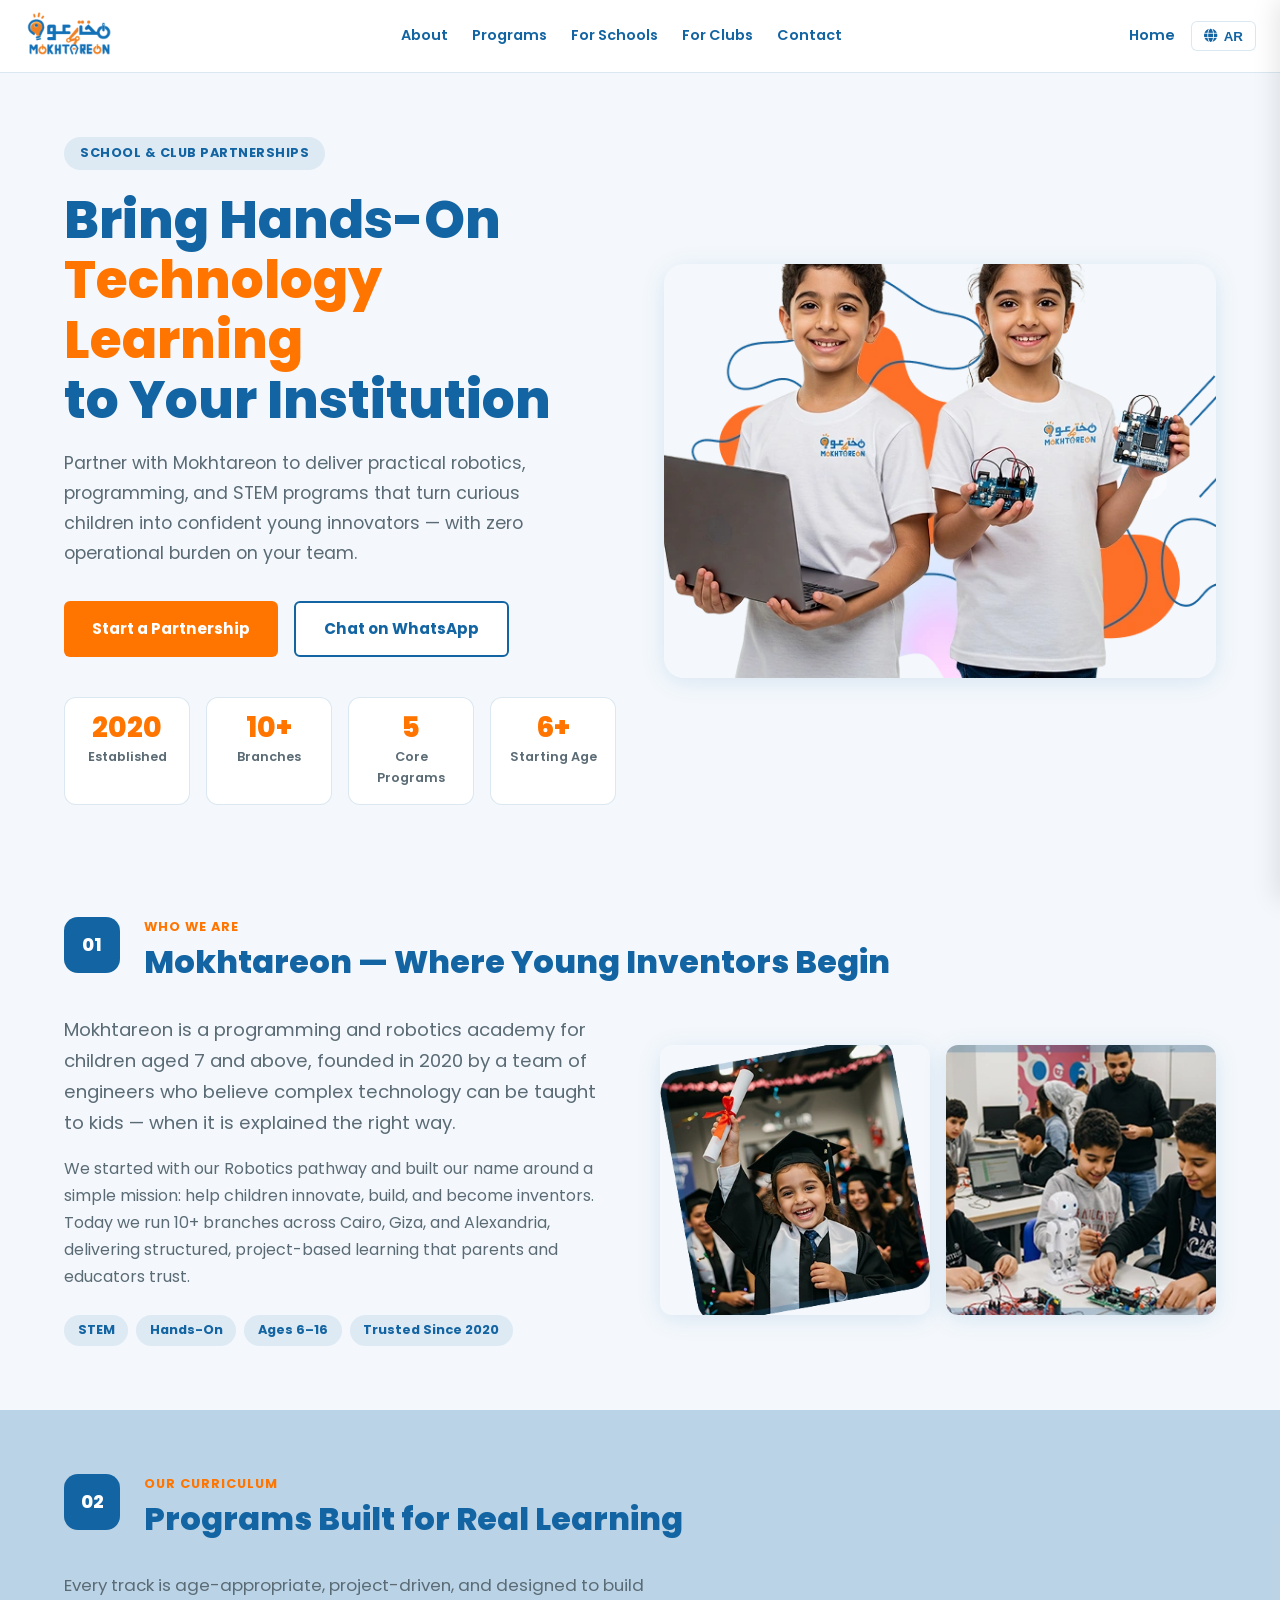
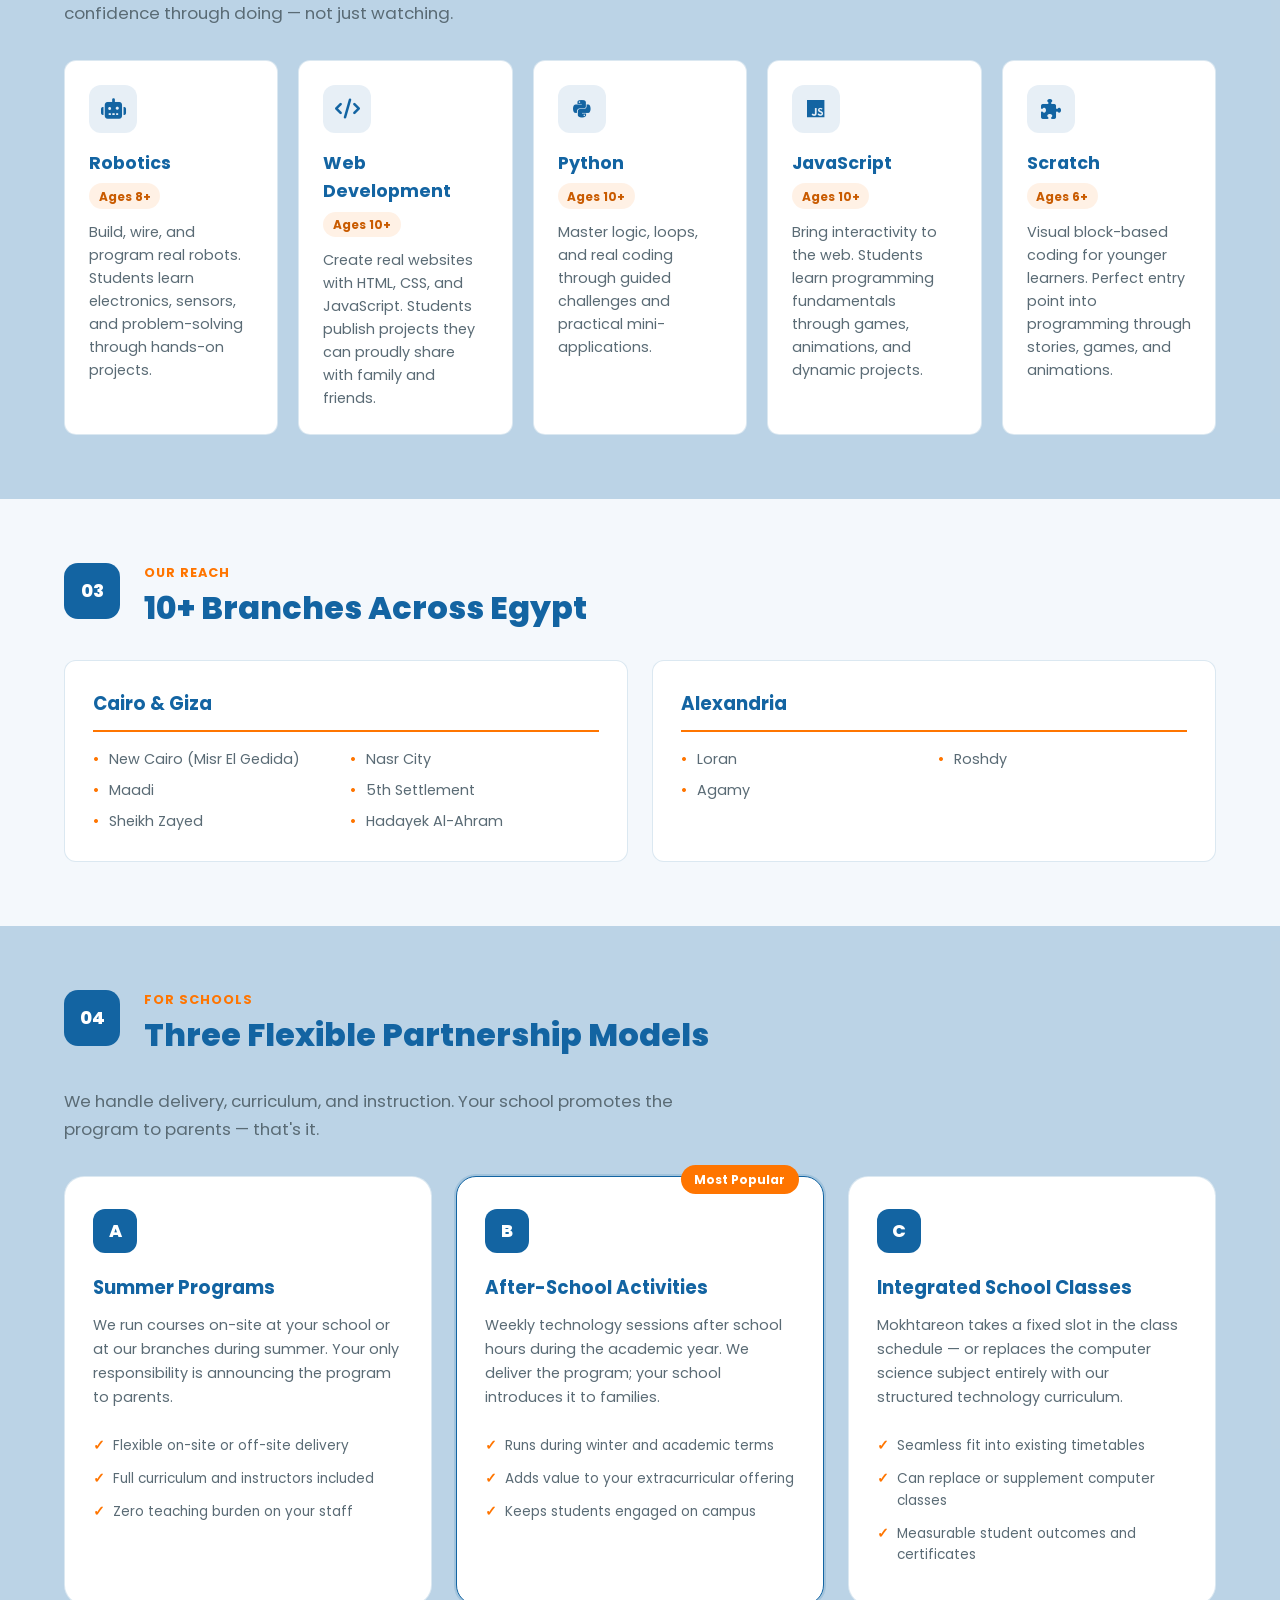
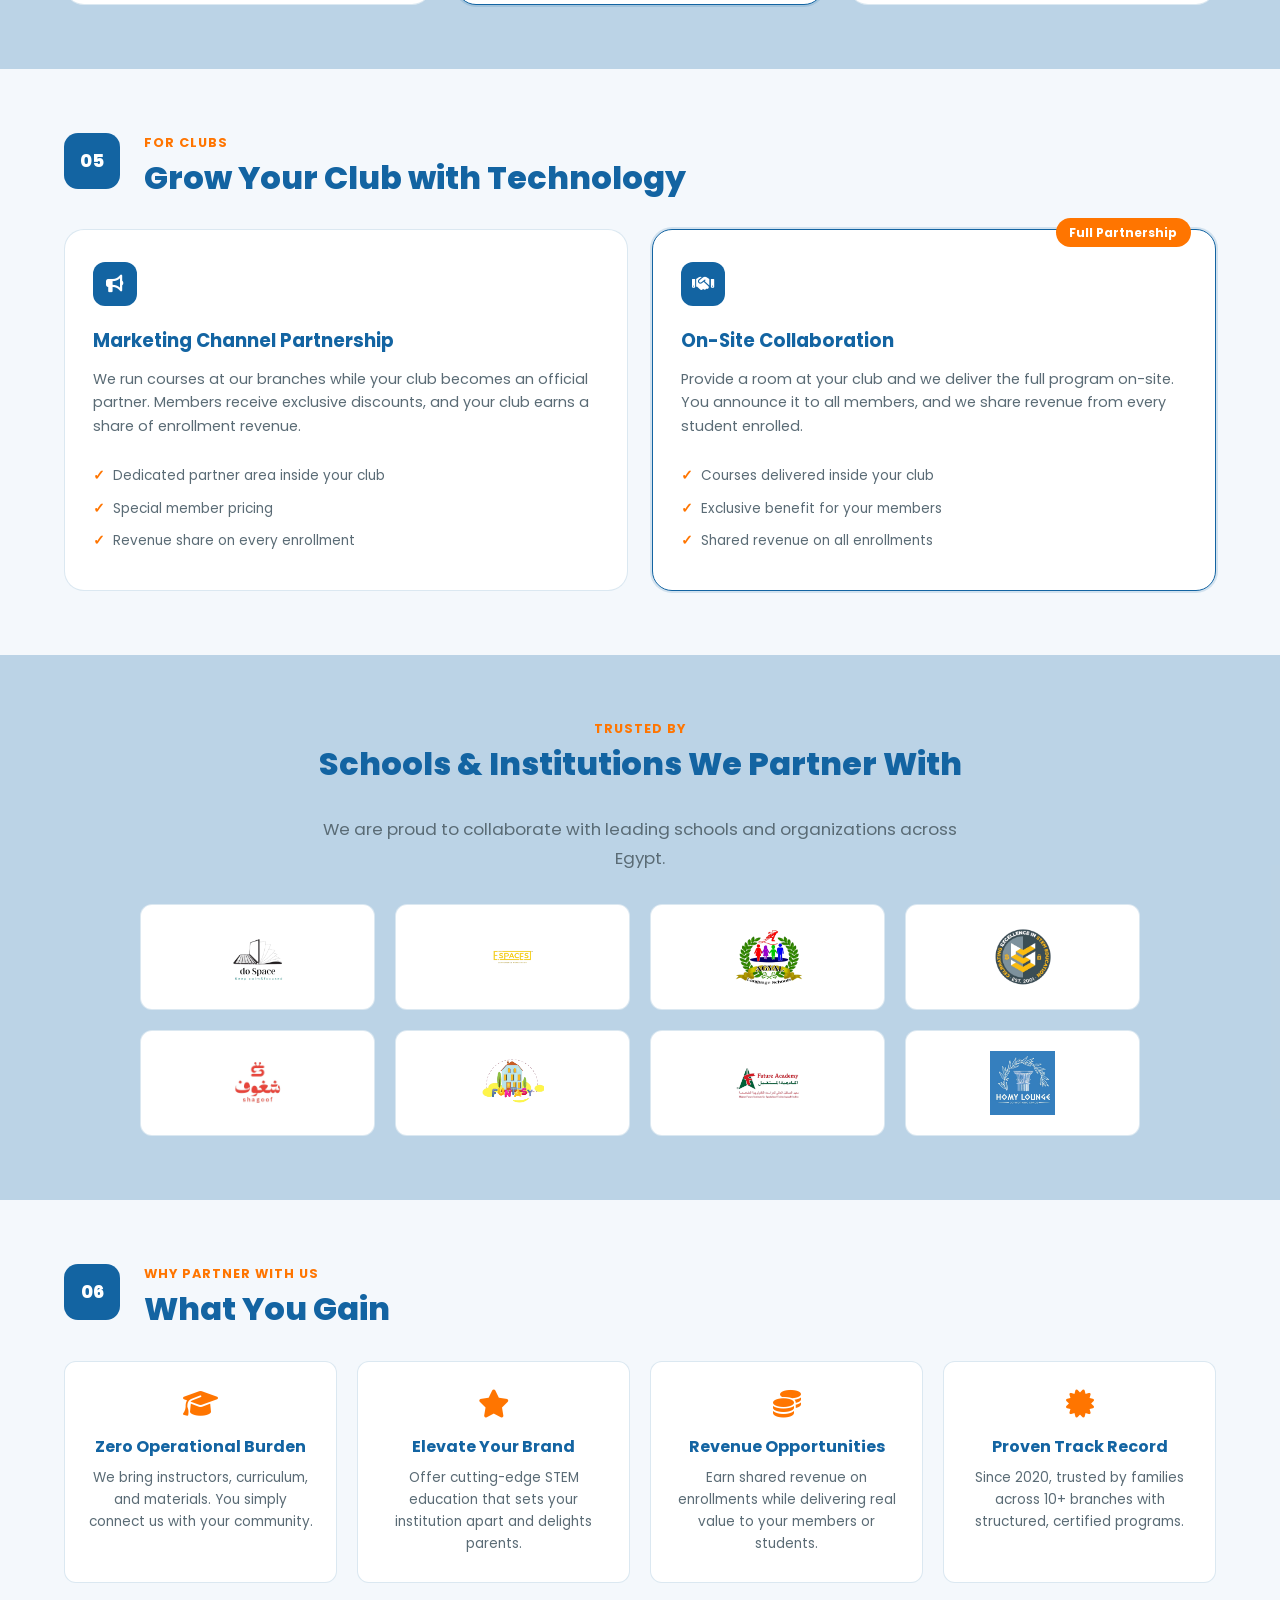
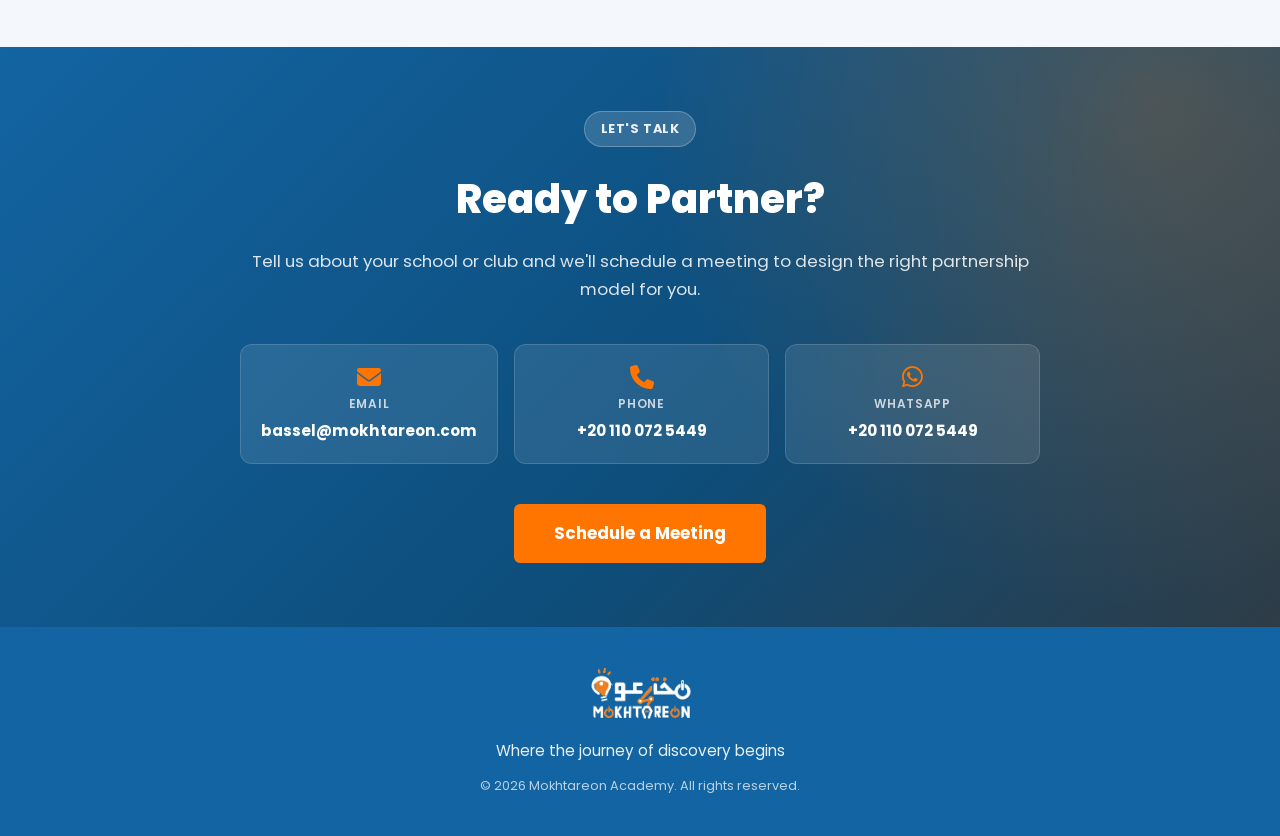
==== partnership/index.html @ 8830bac9 "partnership" ====
<!DOCTYPE html>
<html lang="en" dir="ltr">
  <head>
    <meta charset="UTF-8" />
    <meta name="viewport" content="width=device-width, initial-scale=1.0" />
    <meta
      name="description"
      id="meta-description"
      content="Partner with Mokhtareon — Egypt's hands-on STEM academy for schools and clubs. Robotics, programming, and technology programs for children aged 6+." />
    <meta name="robots" content="index, follow" />
    <meta name="theme-color" content="#1364A2" />
    <link rel="canonical" href="https://www.mokhtareon.com/partnership/" />
    <link rel="preconnect" href="https://fonts.googleapis.com" />
    <link rel="preconnect" href="https://fonts.gstatic.com" crossorigin />
    <link
      href="https://fonts.googleapis.com/css2?family=Poppins:wght@400;500;600;700;800&family=Tajawal:wght@400;500;700;800&display=swap"
      rel="stylesheet" />
    <link
      rel="stylesheet"
      href="https://cdnjs.cloudflare.com/ajax/libs/font-awesome/6.7.2/css/all.min.css"
      integrity="sha512-Evv84Mr4kqVGRNSgIGL/F/aIDqQb7xQ2vcrdIwxfjThSH8CSR7PBEakCr51Ck+w+/U6swU2Im1vVX0SVk9ABhg=="
      crossorigin="anonymous"
      referrerpolicy="no-referrer" />
    <link rel="icon" href="../imgs/Artboard 1 copy.svg" type="image/x-icon" />
    <link rel="stylesheet" href="../css/partnership.css" />
    <script src="../js/translate.js"></script>
    <title data-translate="title">Partnership | Mokhtareon Academy</title>
  </head>
  <body class="partnership-page">
    <header class="pp-header">
      <a href="../index.html" class="pp-header__logo">
        <img src="../imgs/image 34.svg" alt="Mokhtareon Academy" />
      </a>
      <nav class="pp-header__nav" aria-label="Main">
        <a href="#about" data-translate="nav_about">About</a>
        <a href="#programs" data-translate="nav_programs">Programs</a>
        <a href="#schools" data-translate="nav_schools">For Schools</a>
        <a href="#clubs" data-translate="nav_clubs">For Clubs</a>
        <a href="#contact" data-translate="nav_contact">Contact</a>
      </nav>
      <div class="pp-header__actions">
        <a href="../index.html" class="pp-header__home" data-translate="nav_home">Home</a>
        <button
          type="button"
          class="pp-lang-toggle"
          id="langToggle"
          aria-label="Switch language">
          <i class="fa-solid fa-globe"></i>
          <span id="lang-indicator">AR</span>
        </button>
      </div>
      <button class="pp-hamburger" id="openSidebar" aria-label="Open menu">
        <i class="fa fa-bars"></i>
      </button>
    </header>

    <aside id="sidebar" class="pp-sidebar">
      <button class="pp-sidebar__close" id="closeSidebar" aria-label="Close menu">&times;</button>
      <nav>
        <a href="#about" data-translate="nav_about">About</a>
        <a href="#programs" data-translate="nav_programs">Programs</a>
        <a href="#schools" data-translate="nav_schools">For Schools</a>
        <a href="#clubs" data-translate="nav_clubs">For Clubs</a>
        <a href="#contact" data-translate="nav_contact">Contact</a>
        <a href="../index.html" data-translate="nav_home">Home</a>
      </nav>
    </aside>

    <main>
      <!-- Hero -->
      <section class="pp-hero">
        <div class="pp-hero__content">
          <span class="pp-badge" data-translate="hero_badge">School &amp; Club Partnerships</span>
          <h1>
            <span data-translate="hero_title_1">Bring Hands-On</span>
            <span class="pp-accent" data-translate="hero_title_2">Technology Learning</span>
            <span data-translate="hero_title_3">to Your Institution</span>
          </h1>
          <p class="pp-hero__sub" data-translate="hero_sub">
            Partner with Mokhtareon to deliver practical robotics, programming, and STEM programs
            that turn curious children into confident young innovators — with zero operational
            burden on your team.
          </p>
          <div class="pp-hero__cta">
            <a href="#contact" class="pp-btn pp-btn--primary" data-translate="hero_cta_primary"
              >Start a Partnership</a
            >
            <a
              href="https://wa.me/201100725449"
              class="pp-btn pp-btn--secondary"
              target="_blank"
              rel="noopener noreferrer"
              data-translate="hero_cta_whatsapp"
              >Chat on WhatsApp</a
            >
          </div>
          <div class="pp-stats">
            <div class="pp-stat">
              <strong>2020</strong>
              <span data-translate="stat_established">Established</span>
            </div>
            <div class="pp-stat">
              <strong>10+</strong>
              <span data-translate="stat_branches">Branches</span>
            </div>
            <div class="pp-stat">
              <strong>5</strong>
              <span data-translate="stat_programs">Core Programs</span>
            </div>
            <div class="pp-stat">
              <strong>6+</strong>
              <span data-translate="stat_age">Starting Age</span>
            </div>
          </div>
        </div>
        <div class="pp-hero__visual">
          <img
            src="../imgs/hero photo.webp"
            alt="Children learning robotics and programming at Mokhtareon" />
        </div>
      </section>

      <!-- About -->
      <section id="about" class="pp-section">
        <div class="pp-section__head">
          <span class="pp-section__num">01</span>
          <div>
            <span class="pp-section__label" data-translate="about_label">Who We Are</span>
            <h2 data-translate="about_title">Mokhtareon — Where Young Inventors Begin</h2>
          </div>
        </div>
        <div class="pp-about">
          <div class="pp-about__text">
            <p class="pp-lead" data-translate="about_lead">
              Mokhtareon is a programming and robotics academy for children aged 7 and above,
              founded in 2020 by a team of engineers who believe complex technology can be taught
              to kids — when it is explained the right way.
            </p>
            <p data-translate="about_p2">
              We started with our Robotics pathway and built our name around a simple mission:
              help children innovate, build, and become inventors. Today we run 10+ branches
              across Cairo, Giza, and Alexandria, delivering structured, project-based learning
              that parents and educators trust.
            </p>
            <div class="pp-pills">
              <span class="pp-pill">STEM</span>
              <span class="pp-pill" data-translate="pill_practical">Hands-On</span>
              <span class="pp-pill" data-translate="pill_kids">Ages 6–16</span>
              <span class="pp-pill" data-translate="pill_trusted">Trusted Since 2020</span>
            </div>
          </div>
          <div class="pp-about__images">
            <img src="../imgs/image 42.webp" alt="Student project at Mokhtareon" />
            <img src="../imgs/image 44.webp" alt="Robotics workshop" />
          </div>
        </div>
      </section>

      <!-- Programs -->
      <section id="programs" class="pp-section pp-section--tint">
        <div class="pp-section__head">
          <span class="pp-section__num">02</span>
          <div>
            <span class="pp-section__label" data-translate="programs_label">Our Curriculum</span>
            <h2 data-translate="programs_title">Programs Built for Real Learning</h2>
          </div>
        </div>
        <p class="pp-section__desc" data-translate="programs_desc">
          Every track is age-appropriate, project-driven, and designed to build confidence through
          doing — not just watching.
        </p>
        <div class="pp-curriculum">
          <article class="pp-curriculum-card">
            <div class="pp-curriculum-card__icon"><i class="fa-solid fa-robot"></i></div>
            <h3 data-translate="curriculum_robotics_title">Robotics</h3>
            <span class="pp-age" data-translate="curriculum_robotics_age">Ages 8+</span>
            <p data-translate="curriculum_robotics_desc">
              Build, wire, and program real robots. Students learn electronics, sensors, and
              problem-solving through hands-on projects.
            </p>
          </article>
          <article class="pp-curriculum-card">
            <div class="pp-curriculum-card__icon"><i class="fa-solid fa-code"></i></div>
            <h3 data-translate="curriculum_web_title">Web Development</h3>
            <span class="pp-age" data-translate="curriculum_web_age">Ages 10+</span>
            <p data-translate="curriculum_web_desc">
              Create real websites with HTML, CSS, and JavaScript. Students publish projects they
              can proudly share with family and friends.
            </p>
          </article>
          <article class="pp-curriculum-card">
            <div class="pp-curriculum-card__icon"><i class="fa-brands fa-python"></i></div>
            <h3 data-translate="curriculum_python_title">Python</h3>
            <span class="pp-age" data-translate="curriculum_python_age">Ages 10+</span>
            <p data-translate="curriculum_python_desc">
              Master logic, loops, and real coding through guided challenges and practical
              mini-applications.
            </p>
          </article>
          <article class="pp-curriculum-card">
            <div class="pp-curriculum-card__icon"><i class="fa-brands fa-js"></i></div>
            <h3 data-translate="curriculum_js_title">JavaScript</h3>
            <span class="pp-age" data-translate="curriculum_js_age">Ages 10+</span>
            <p data-translate="curriculum_js_desc">
              Bring interactivity to the web. Students learn programming fundamentals through games,
              animations, and dynamic projects.
            </p>
          </article>
          <article class="pp-curriculum-card">
            <div class="pp-curriculum-card__icon"><i class="fa-solid fa-puzzle-piece"></i></div>
            <h3 data-translate="curriculum_scratch_title">Scratch</h3>
            <span class="pp-age" data-translate="curriculum_scratch_age">Ages 6+</span>
            <p data-translate="curriculum_scratch_desc">
              Visual block-based coding for younger learners. Perfect entry point into programming
              through stories, games, and animations.
            </p>
          </article>
        </div>
      </section>

      <!-- Branches -->
      <section class="pp-section">
        <div class="pp-section__head">
          <span class="pp-section__num">03</span>
          <div>
            <span class="pp-section__label" data-translate="branches_label">Our Reach</span>
            <h2 data-translate="branches_title">10+ Branches Across Egypt</h2>
          </div>
        </div>
        <div class="pp-branches">
          <div class="pp-branch-card">
            <h3 data-translate="branches_cairo_title">Cairo &amp; Giza</h3>
            <ul>
              <li data-translate="branch_misr">New Cairo (Misr El Gedida)</li>
              <li data-translate="branch_nasr">Nasr City</li>
              <li data-translate="branch_maadi">Maadi</li>
              <li data-translate="branch_5th">5th Settlement</li>
              <li data-translate="branch_zayed">Sheikh Zayed</li>
              <li data-translate="branch_haram">Hadayek Al-Ahram</li>
            </ul>
          </div>
          <div class="pp-branch-card">
            <h3 data-translate="branches_alex_title">Alexandria</h3>
            <ul>
              <li data-translate="branch_loran">Loran</li>
              <li data-translate="branch_roshdy">Roshdy</li>
              <li data-translate="branch_agamy">Agamy</li>
            </ul>
          </div>
        </div>
      </section>

      <!-- Schools -->
      <section id="schools" class="pp-section pp-section--tint">
        <div class="pp-section__head">
          <span class="pp-section__num">04</span>
          <div>
            <span class="pp-section__label" data-translate="schools_label">For Schools</span>
            <h2 data-translate="schools_title">Three Flexible Partnership Models</h2>
          </div>
        </div>
        <p class="pp-section__desc" data-translate="schools_desc">
          We handle delivery, curriculum, and instruction. Your school promotes the program to
          parents — that's it.
        </p>
        <div class="pp-offers">
          <article class="pp-offer-card">
            <div class="pp-offer-card__num">A</div>
            <h3 data-translate="school_summer_title">Summer Programs</h3>
            <p data-translate="school_summer_desc">
              We run courses on-site at your school or at our branches during summer. Your only
              responsibility is announcing the program to parents.
            </p>
            <ul>
              <li data-translate="school_summer_b1">Flexible on-site or off-site delivery</li>
              <li data-translate="school_summer_b2">Full curriculum and instructors included</li>
              <li data-translate="school_summer_b3">Zero teaching burden on your staff</li>
            </ul>
          </article>
          <article class="pp-offer-card pp-offer-card--featured">
            <div class="pp-offer-card__badge" data-translate="most_popular">Most Popular</div>
            <div class="pp-offer-card__num">B</div>
            <h3 data-translate="school_after_title">After-School Activities</h3>
            <p data-translate="school_after_desc">
              Weekly technology sessions after school hours during the academic year. We deliver
              the program; your school introduces it to families.
            </p>
            <ul>
              <li data-translate="school_after_b1">Runs during winter and academic terms</li>
              <li data-translate="school_after_b2">Adds value to your extracurricular offering</li>
              <li data-translate="school_after_b3">Keeps students engaged on campus</li>
            </ul>
          </article>
          <article class="pp-offer-card">
            <div class="pp-offer-card__num">C</div>
            <h3 data-translate="school_class_title">Integrated School Classes</h3>
            <p data-translate="school_class_desc">
              Mokhtareon takes a fixed slot in the class schedule — or replaces the computer
              science subject entirely with our structured technology curriculum.
            </p>
            <ul>
              <li data-translate="school_class_b1">Seamless fit into existing timetables</li>
              <li data-translate="school_class_b2">Can replace or supplement computer classes</li>
              <li data-translate="school_class_b3">Measurable student outcomes and certificates</li>
            </ul>
          </article>
        </div>
      </section>

      <!-- Clubs -->
      <section id="clubs" class="pp-section">
        <div class="pp-section__head">
          <span class="pp-section__num">05</span>
          <div>
            <span class="pp-section__label" data-translate="clubs_label">For Clubs</span>
            <h2 data-translate="clubs_title">Grow Your Club with Technology</h2>
          </div>
        </div>
        <div class="pp-offers pp-offers--two">
          <article class="pp-offer-card">
            <div class="pp-offer-card__num"><i class="fa-solid fa-bullhorn"></i></div>
            <h3 data-translate="club_marketing_title">Marketing Channel Partnership</h3>
            <p data-translate="club_marketing_desc">
              We run courses at our branches while your club becomes an official partner. Members
              receive exclusive discounts, and your club earns a share of enrollment revenue.
            </p>
            <ul>
              <li data-translate="club_marketing_b1">Dedicated partner area inside your club</li>
              <li data-translate="club_marketing_b2">Special member pricing</li>
              <li data-translate="club_marketing_b3">Revenue share on every enrollment</li>
            </ul>
          </article>
          <article class="pp-offer-card pp-offer-card--featured">
            <div class="pp-offer-card__badge" data-translate="full_partnership">Full Partnership</div>
            <div class="pp-offer-card__num"><i class="fa-solid fa-handshake"></i></div>
            <h3 data-translate="club_full_title">On-Site Collaboration</h3>
            <p data-translate="club_full_desc">
              Provide a room at your club and we deliver the full program on-site. You announce it
              to all members, and we share revenue from every student enrolled.
            </p>
            <ul>
              <li data-translate="club_full_b1">Courses delivered inside your club</li>
              <li data-translate="club_full_b2">Exclusive benefit for your members</li>
              <li data-translate="club_full_b3">Shared revenue on all enrollments</li>
            </ul>
          </article>
        </div>
      </section>

      <!-- Partners -->
      <section class="pp-section pp-section--tint">
        <div class="pp-section__head pp-section__head--center">
          <div>
            <span class="pp-section__label" data-translate="partners_label">Trusted By</span>
            <h2 data-translate="partners_title">Schools &amp; Institutions We Partner With</h2>
          </div>
        </div>
        <p class="pp-section__desc pp-section__desc--center" data-translate="partners_desc">
          We are proud to collaborate with leading schools and organizations across Egypt.
        </p>
        <div class="pp-partners">
          <div class="pp-partner-logo">
            <img src="../imgs/partners/image-removebg-preview.webp" alt="Partner institution" />
          </div>
          <div class="pp-partner-logo">
            <img src="../imgs/partners/image-removebg-preview(2).png" alt="Partner institution" />
          </div>
          <div class="pp-partner-logo">
            <img src="../imgs/partners/image-removebg-preview(3).png" alt="Partner institution" />
          </div>
          <div class="pp-partner-logo">
            <img src="../imgs/partners/image-removebg-preview(5).png" alt="Partner institution" />
          </div>
          <div class="pp-partner-logo">
            <img src="../imgs/partners/image.png" alt="Partner institution" />
          </div>
          <div class="pp-partner-logo">
            <img
              src="../imgs/partners/WhatsApp_Image_2025-05-08_at_17.13.40_6ee52157-removebg-preview.webp"
              alt="Partner institution" />
          </div>
          <div class="pp-partner-logo">
            <img
              src="../imgs/partners/WhatsApp_Image_2025-05-08_at_17.15.30_7142a045-removebg-preview.webp"
              alt="Partner institution" />
          </div>
          <div class="pp-partner-logo">
            <img
              src="../imgs/partners/WhatsApp_Image_2025-05-08_at_17.17.41_4a03c3c9-removebg-preview (1).webp"
              alt="Partner institution" />
          </div>
        </div>
      </section>

      <!-- Why partner -->
      <section class="pp-section">
        <div class="pp-section__head">
          <span class="pp-section__num">06</span>
          <div>
            <span class="pp-section__label" data-translate="why_label">Why Partner With Us</span>
            <h2 data-translate="why_title">What You Gain</h2>
          </div>
        </div>
        <div class="pp-benefits">
          <div class="pp-benefit">
            <i class="fa-solid fa-graduation-cap"></i>
            <h3 data-translate="why_b1_title">Zero Operational Burden</h3>
            <p data-translate="why_b1_desc">
              We bring instructors, curriculum, and materials. You simply connect us with your
              community.
            </p>
          </div>
          <div class="pp-benefit">
            <i class="fa-solid fa-star"></i>
            <h3 data-translate="why_b2_title">Elevate Your Brand</h3>
            <p data-translate="why_b2_desc">
              Offer cutting-edge STEM education that sets your institution apart and delights
              parents.
            </p>
          </div>
          <div class="pp-benefit">
            <i class="fa-solid fa-coins"></i>
            <h3 data-translate="why_b3_title">Revenue Opportunities</h3>
            <p data-translate="why_b3_desc">
              Earn shared revenue on enrollments while delivering real value to your members or
              students.
            </p>
          </div>
          <div class="pp-benefit">
            <i class="fa-solid fa-certificate"></i>
            <h3 data-translate="why_b4_title">Proven Track Record</h3>
            <p data-translate="why_b4_desc">
              Since 2020, trusted by families across 10+ branches with structured, certified
              programs.
            </p>
          </div>
        </div>
      </section>

      <!-- Contact -->
      <section id="contact" class="pp-contact">
        <div class="pp-contact__inner">
          <div class="pp-contact__text">
            <span class="pp-badge pp-badge--light" data-translate="contact_badge">Let's Talk</span>
            <h2 data-translate="contact_title">Ready to Partner?</h2>
            <p data-translate="contact_desc">
              Tell us about your school or club and we'll schedule a meeting to design the right
              partnership model for you.
            </p>
          </div>
          <div class="pp-contact__channels">
            <a href="mailto:bassel@mokhtareon.com" class="pp-contact-item">
              <i class="fa-solid fa-envelope"></i>
              <span>Email</span>
              <strong>bassel@mokhtareon.com</strong>
            </a>
            <a href="tel:+201100725449" class="pp-contact-item">
              <i class="fa-solid fa-phone"></i>
              <span data-translate="contact_phone">Phone</span>
              <strong>+20 110 072 5449</strong>
            </a>
            <a
              href="https://wa.me/201100725449"
              class="pp-contact-item"
              target="_blank"
              rel="noopener noreferrer">
              <i class="fa-brands fa-whatsapp"></i>
              <span>WhatsApp</span>
              <strong>+20 110 072 5449</strong>
            </a>
          </div>
          <a href="mailto:bassel@mokhtareon.com" class="pp-btn pp-btn--primary pp-btn--large" data-translate="contact_cta"
            >Schedule a Meeting</a
          >
        </div>
      </section>
    </main>

    <footer class="pp-footer">
      <div class="pp-footer__inner">
        <img src="../imgs/logo  2 1.webp" alt="Mokhtareon" />
        <p data-translate="footer_tagline">Where the journey of discovery begins</p>
        <p class="pp-footer__copy" data-translate="footer_copy">
          &copy; 2026 Mokhtareon Academy. All rights reserved.
        </p>
      </div>
    </footer>

    <script>
      (function () {
        const openBtn = document.getElementById("openSidebar");
        const closeBtn = document.getElementById("closeSidebar");
        const sidebar = document.getElementById("sidebar");
        const langToggle = document.getElementById("langToggle");

        if (openBtn && sidebar) {
          openBtn.addEventListener("click", () => sidebar.classList.add("open"));
        }
        if (closeBtn && sidebar) {
          closeBtn.addEventListener("click", () => sidebar.classList.remove("open"));
          sidebar.querySelectorAll("a").forEach((link) => {
            link.addEventListener("click", () => sidebar.classList.remove("open"));
          });
        }

        if (langToggle) {
          langToggle.addEventListener("click", () => {
            const current = document.documentElement.lang || "en";
            const next = current === "en" ? "ar" : "en";
            translatePage(next);
          });
        }
      })();
    </script>
  </body>
</html>
---- css/partnership.css ----
/* Mokhtareon Partnership Page */

:root {
  --pp-primary: #1364a2;
  --pp-primary-dark: #0d4d7a;
  --pp-accent: #ff7500;
  --pp-text: #2e3c46;
  --pp-text-muted: #5a6b75;
  --pp-bg: #f4f8fc;
  --pp-bg-tint: #1364a240;
  --pp-white: #ffffff;
  --pp-border: rgba(19, 100, 162, 0.15);
  --pp-shadow: 0 4px 24px rgba(19, 100, 162, 0.12);
  --pp-radius: 12px;
  --pp-radius-lg: 20px;
  --pp-font-en: "Poppins", sans-serif;
  --pp-font-ar: "Tajawal", sans-serif;
}

*,
*::before,
*::after {
  box-sizing: border-box;
  margin: 0;
  padding: 0;
}

html {
  scroll-behavior: smooth;
  font-size: 16px;
}

body.partnership-page {
  font-family: var(--pp-font-en);
  background: var(--pp-bg);
  color: var(--pp-text);
  line-height: 1.6;
  min-height: 100vh;
}

body.partnership-page[dir="rtl"] {
  font-family: var(--pp-font-ar);
}

img {
  display: block;
  max-width: 100%;
}

a {
  color: inherit;
  text-decoration: none;
}

/* Header */
.pp-header {
  position: sticky;
  top: 0;
  z-index: 100;
  display: flex;
  align-items: center;
  justify-content: space-between;
  gap: 1rem;
  padding: 0.75rem 1.5rem;
  background: rgba(255, 255, 255, 0.95);
  backdrop-filter: blur(12px);
  border-bottom: 1px solid var(--pp-border);
}

.pp-header__logo img {
  height: 48px;
  width: auto;
}

.pp-header__nav {
  display: flex;
  gap: 1.5rem;
}

.pp-header__nav a {
  font-weight: 600;
  font-size: 0.9rem;
  color: var(--pp-primary);
  transition: color 0.2s;
}

.pp-header__nav a:hover {
  color: var(--pp-accent);
}

.pp-header__actions {
  display: flex;
  align-items: center;
  gap: 1rem;
}

.pp-header__home {
  font-weight: 600;
  font-size: 0.9rem;
  color: var(--pp-primary);
}

.pp-lang-toggle {
  display: flex;
  align-items: center;
  gap: 0.4rem;
  padding: 0.4rem 0.75rem;
  border: 1px solid var(--pp-border);
  border-radius: 6px;
  background: var(--pp-white);
  color: var(--pp-primary);
  font-weight: 700;
  cursor: pointer;
  transition: all 0.2s;
}

.pp-lang-toggle:hover {
  background: var(--pp-primary);
  color: var(--pp-white);
  border-color: var(--pp-primary);
}

.pp-hamburger {
  display: none;
  background: none;
  border: none;
  font-size: 1.5rem;
  color: var(--pp-primary);
  cursor: pointer;
}

/* Sidebar */
.pp-sidebar {
  position: fixed;
  top: 0;
  right: -280px;
  width: 280px;
  height: 100vh;
  background: var(--pp-white);
  box-shadow: -4px 0 24px rgba(0, 0, 0, 0.1);
  z-index: 200;
  padding: 2rem 1.5rem;
  transition: right 0.3s ease;
}

.pp-sidebar.open {
  right: 0;
}

.pp-sidebar__close {
  position: absolute;
  top: 1rem;
  right: 1rem;
  background: none;
  border: none;
  font-size: 1.75rem;
  color: var(--pp-text);
  cursor: pointer;
}

.pp-sidebar nav {
  display: flex;
  flex-direction: column;
  gap: 1.25rem;
  margin-top: 2rem;
}

.pp-sidebar nav a {
  font-weight: 600;
  font-size: 1.1rem;
  color: var(--pp-primary);
}

/* Hero */
.pp-hero {
  display: grid;
  grid-template-columns: 1fr 1fr;
  gap: 3rem;
  align-items: center;
  max-width: 1200px;
  margin: 0 auto;
  padding: 4rem 1.5rem 3rem;
}

.pp-badge {
  display: inline-block;
  padding: 0.4rem 1rem;
  border-radius: 999px;
  background: rgba(19, 100, 162, 0.1);
  color: var(--pp-primary);
  font-size: 0.8rem;
  font-weight: 700;
  letter-spacing: 0.04em;
  text-transform: uppercase;
  margin-bottom: 1.25rem;
}

.pp-badge--light {
  background: rgba(255, 255, 255, 0.15);
  color: rgba(255, 255, 255, 0.9);
  border: 1px solid rgba(255, 255, 255, 0.25);
}

.pp-hero h1 {
  font-size: clamp(2rem, 4.5vw, 3.25rem);
  font-weight: 800;
  line-height: 1.15;
  color: var(--pp-primary);
  margin-bottom: 1.25rem;
}

.pp-hero h1 span {
  display: block;
}

.pp-accent {
  color: var(--pp-accent);
}

.pp-hero__sub {
  font-size: 1.1rem;
  color: var(--pp-text-muted);
  max-width: 520px;
  margin-bottom: 2rem;
  line-height: 1.7;
}

.pp-hero__cta {
  display: flex;
  flex-wrap: wrap;
  gap: 1rem;
  margin-bottom: 2.5rem;
}

.pp-btn {
  display: inline-flex;
  align-items: center;
  justify-content: center;
  padding: 0.85rem 1.75rem;
  border-radius: 6px;
  font-weight: 700;
  font-size: 0.95rem;
  transition: all 0.2s;
  cursor: pointer;
  border: none;
}

.pp-btn--primary {
  background: var(--pp-accent);
  color: var(--pp-white);
}

.pp-btn--primary:hover {
  background: #e56a00;
  transform: translateY(-2px);
}

.pp-btn--secondary {
  background: var(--pp-white);
  color: var(--pp-primary);
  border: 2px solid var(--pp-primary);
}

.pp-btn--secondary:hover {
  background: rgba(19, 100, 162, 0.06);
  transform: translateY(-2px);
}

.pp-btn--large {
  padding: 1rem 2.5rem;
  font-size: 1.05rem;
}

.pp-stats {
  display: grid;
  grid-template-columns: repeat(4, 1fr);
  gap: 1rem;
}

.pp-stat {
  padding: 1rem;
  background: var(--pp-white);
  border-radius: var(--pp-radius);
  border: 1px solid var(--pp-border);
  text-align: center;
}

.pp-stat strong {
  display: block;
  font-size: 1.75rem;
  font-weight: 800;
  color: var(--pp-accent);
  line-height: 1;
}

.pp-stat span {
  display: block;
  margin-top: 0.35rem;
  font-size: 0.8rem;
  color: var(--pp-text-muted);
  font-weight: 600;
}

.pp-hero__visual img {
  border-radius: var(--pp-radius-lg);
  box-shadow: var(--pp-shadow);
  width: 100%;
  object-fit: cover;
  aspect-ratio: 4/3;
}

/* Sections */
.pp-section {
  max-width: 1200px;
  margin: 0 auto;
  padding: 4rem 1.5rem;
}

.pp-section--tint {
  background: var(--pp-bg-tint);
  max-width: none;
  padding-left: calc((100vw - 1200px) / 2 + 1.5rem);
  padding-right: calc((100vw - 1200px) / 2 + 1.5rem);
}

.pp-section__head {
  display: flex;
  align-items: flex-start;
  gap: 1.5rem;
  margin-bottom: 2rem;
}

.pp-section__head--center {
  flex-direction: column;
  align-items: center;
  text-align: center;
}

.pp-section__num {
  display: flex;
  align-items: center;
  justify-content: center;
  min-width: 56px;
  height: 56px;
  border-radius: 14px;
  background: var(--pp-primary);
  color: var(--pp-white);
  font-weight: 800;
  font-size: 1.1rem;
  flex-shrink: 0;
}

.pp-section__label {
  display: block;
  font-size: 0.8rem;
  font-weight: 700;
  letter-spacing: 0.08em;
  text-transform: uppercase;
  color: var(--pp-accent);
  margin-bottom: 0.35rem;
}

.pp-section__head h2 {
  font-size: clamp(1.5rem, 3vw, 2rem);
  font-weight: 800;
  color: var(--pp-primary);
  line-height: 1.2;
}

.pp-section__desc {
  color: var(--pp-text-muted);
  font-size: 1.05rem;
  max-width: 640px;
  margin-bottom: 2rem;
  line-height: 1.7;
}

.pp-section__desc--center {
  text-align: center;
  margin-left: auto;
  margin-right: auto;
}

.pp-lead {
  font-size: 1.15rem;
  line-height: 1.75;
  margin-bottom: 1rem;
}

/* About */
.pp-about {
  display: grid;
  grid-template-columns: 1fr 1fr;
  gap: 2.5rem;
  align-items: center;
}

.pp-about__text p {
  color: var(--pp-text-muted);
  margin-bottom: 1rem;
  line-height: 1.7;
}

.pp-pills {
  display: flex;
  flex-wrap: wrap;
  gap: 0.5rem;
  margin-top: 1.5rem;
}

.pp-pill {
  padding: 0.35rem 0.85rem;
  border-radius: 999px;
  background: rgba(19, 100, 162, 0.1);
  color: var(--pp-primary);
  font-size: 0.8rem;
  font-weight: 700;
}

.pp-about__images {
  display: grid;
  grid-template-columns: 1fr 1fr;
  gap: 1rem;
}

.pp-about__images img {
  border-radius: var(--pp-radius);
  box-shadow: var(--pp-shadow);
  object-fit: cover;
  aspect-ratio: 1;
}

/* Curriculum */
.pp-curriculum {
  display: grid;
  grid-template-columns: repeat(auto-fit, minmax(210px, 1fr));
  gap: 1.25rem;
}

.pp-curriculum-card {
  background: var(--pp-white);
  border: 1px solid var(--pp-border);
  border-radius: var(--pp-radius);
  padding: 1.5rem;
  transition: transform 0.2s, box-shadow 0.2s;
}

.pp-curriculum-card:hover {
  transform: translateY(-4px);
  box-shadow: var(--pp-shadow);
}

.pp-curriculum-card__icon {
  width: 48px;
  height: 48px;
  border-radius: 12px;
  background: rgba(19, 100, 162, 0.1);
  display: flex;
  align-items: center;
  justify-content: center;
  color: var(--pp-primary);
  font-size: 1.25rem;
  margin-bottom: 1rem;
}

.pp-curriculum-card h3 {
  font-size: 1.1rem;
  font-weight: 700;
  color: var(--pp-primary);
  margin-bottom: 0.35rem;
}

.pp-age {
  display: inline-block;
  padding: 0.2rem 0.6rem;
  border-radius: 999px;
  background: rgba(255, 117, 0, 0.1);
  color: #c95b00;
  font-size: 0.75rem;
  font-weight: 700;
  margin-bottom: 0.75rem;
}

.pp-curriculum-card p {
  font-size: 0.9rem;
  color: var(--pp-text-muted);
  line-height: 1.6;
}

/* Branches */
.pp-branches {
  display: grid;
  grid-template-columns: 1fr 1fr;
  gap: 1.5rem;
}

.pp-branch-card {
  background: var(--pp-white);
  border: 1px solid var(--pp-border);
  border-radius: var(--pp-radius);
  padding: 1.75rem;
}

.pp-branch-card h3 {
  font-size: 1.15rem;
  font-weight: 700;
  color: var(--pp-primary);
  margin-bottom: 1rem;
  padding-bottom: 0.75rem;
  border-bottom: 2px solid var(--pp-accent);
}

.pp-branch-card ul {
  list-style: none;
  display: grid;
  grid-template-columns: 1fr 1fr;
  gap: 0.5rem;
}

.pp-branch-card li {
  font-size: 0.9rem;
  color: var(--pp-text-muted);
  padding-inline-start: 1rem;
  position: relative;
}

.pp-branch-card li::before {
  content: "•";
  position: absolute;
  inset-inline-start: 0;
  color: var(--pp-accent);
  font-weight: bold;
}

/* Offers */
.pp-offers {
  display: grid;
  grid-template-columns: repeat(3, 1fr);
  gap: 1.5rem;
}

.pp-offers--two {
  grid-template-columns: 1fr 1fr;
}

.pp-offer-card {
  position: relative;
  background: var(--pp-white);
  border: 1px solid var(--pp-border);
  border-radius: var(--pp-radius-lg);
  padding: 2rem 1.75rem;
  transition: transform 0.2s, box-shadow 0.2s;
}

.pp-offer-card:hover {
  transform: translateY(-4px);
  box-shadow: var(--pp-shadow);
}

.pp-offer-card--featured {
  border-color: var(--pp-primary);
  box-shadow: 0 0 0 2px rgba(19, 100, 162, 0.15);
}

.pp-offer-card__badge {
  position: absolute;
  top: -12px;
  inset-inline-end: 1.5rem;
  padding: 0.3rem 0.85rem;
  border-radius: 999px;
  background: var(--pp-accent);
  color: var(--pp-white);
  font-size: 0.75rem;
  font-weight: 700;
}

.pp-offer-card__num {
  width: 44px;
  height: 44px;
  border-radius: 12px;
  background: var(--pp-primary);
  color: var(--pp-white);
  display: flex;
  align-items: center;
  justify-content: center;
  font-weight: 800;
  font-size: 1.1rem;
  margin-bottom: 1.25rem;
}

.pp-offer-card h3 {
  font-size: 1.15rem;
  font-weight: 700;
  color: var(--pp-primary);
  margin-bottom: 0.75rem;
}

.pp-offer-card > p {
  font-size: 0.9rem;
  color: var(--pp-text-muted);
  line-height: 1.65;
  margin-bottom: 1.25rem;
}

.pp-offer-card ul {
  list-style: none;
}

.pp-offer-card li {
  font-size: 0.85rem;
  color: var(--pp-text-muted);
  padding: 0.35rem 0;
  padding-inline-start: 1.25rem;
  position: relative;
}

.pp-offer-card li::before {
  content: "✓";
  position: absolute;
  inset-inline-start: 0;
  color: var(--pp-accent);
  font-weight: bold;
}

/* Partners */
.pp-partners {
  display: grid;
  grid-template-columns: repeat(4, 1fr);
  gap: 1.25rem;
  max-width: 1000px;
  margin: 0 auto;
}

.pp-partner-logo {
  display: flex;
  align-items: center;
  justify-content: center;
  padding: 1.25rem;
  background: var(--pp-white);
  border: 1px solid var(--pp-border);
  border-radius: var(--pp-radius);
  min-height: 100px;
  transition: box-shadow 0.2s;
}

.pp-partner-logo:hover {
  box-shadow: var(--pp-shadow);
}

.pp-partner-logo img {
  max-height: 64px;
  width: auto;
  object-fit: contain;
}

/* Benefits */
.pp-benefits {
  display: grid;
  grid-template-columns: repeat(4, 1fr);
  gap: 1.25rem;
}

.pp-benefit {
  text-align: center;
  padding: 1.75rem 1.25rem;
  background: var(--pp-white);
  border: 1px solid var(--pp-border);
  border-radius: var(--pp-radius);
}

.pp-benefit i {
  font-size: 1.75rem;
  color: var(--pp-accent);
  margin-bottom: 1rem;
}

.pp-benefit h3 {
  font-size: 1rem;
  font-weight: 700;
  color: var(--pp-primary);
  margin-bottom: 0.5rem;
}

.pp-benefit p {
  font-size: 0.85rem;
  color: var(--pp-text-muted);
  line-height: 1.6;
}

/* Contact */
.pp-contact {
  background: linear-gradient(135deg, var(--pp-primary) 0%, var(--pp-primary-dark) 60%, var(--pp-text) 100%);
  color: var(--pp-white);
  padding: 4rem 1.5rem;
  position: relative;
  overflow: hidden;
}

.pp-contact::before {
  content: "";
  position: absolute;
  inset: 0;
  background: radial-gradient(circle at 90% 10%, rgba(255, 117, 0, 0.25), transparent 40%);
  pointer-events: none;
}

.pp-contact__inner {
  position: relative;
  max-width: 800px;
  margin: 0 auto;
  text-align: center;
}

.pp-contact h2 {
  font-size: clamp(1.75rem, 3.5vw, 2.5rem);
  font-weight: 800;
  margin-bottom: 1rem;
}

.pp-contact__text p {
  color: rgba(255, 255, 255, 0.85);
  font-size: 1.05rem;
  margin-bottom: 2.5rem;
  line-height: 1.7;
}

.pp-contact__channels {
  display: grid;
  grid-template-columns: repeat(3, 1fr);
  gap: 1rem;
  margin-bottom: 2.5rem;
}

.pp-contact-item {
  display: flex;
  flex-direction: column;
  align-items: center;
  gap: 0.35rem;
  padding: 1.25rem;
  border-radius: var(--pp-radius);
  background: rgba(255, 255, 255, 0.1);
  border: 1px solid rgba(255, 255, 255, 0.15);
  transition: background 0.2s;
}

.pp-contact-item:hover {
  background: rgba(255, 255, 255, 0.18);
}

.pp-contact-item i {
  font-size: 1.5rem;
  color: var(--pp-accent);
}

.pp-contact-item span {
  font-size: 0.75rem;
  text-transform: uppercase;
  letter-spacing: 0.06em;
  opacity: 0.75;
  font-weight: 600;
}

.pp-contact-item strong {
  font-size: 0.95rem;
}

/* Footer */
.pp-footer {
  background: var(--pp-primary);
  color: var(--pp-white);
  padding: 2.5rem 1.5rem;
  text-align: center;
}

.pp-footer img {
  height: 56px;
  margin: 0 auto 1rem;
}

.pp-footer p {
  opacity: 0.9;
  font-size: 0.95rem;
}

.pp-footer__copy {
  margin-top: 0.75rem;
  font-size: 0.8rem !important;
  opacity: 0.7 !important;
}

/* Responsive */
@media (max-width: 1024px) {
  .pp-hero {
    grid-template-columns: 1fr;
    text-align: center;
  }

  .pp-hero__sub {
    margin-left: auto;
    margin-right: auto;
  }

  .pp-hero__cta {
    justify-content: center;
  }

  .pp-hero__visual {
    order: -1;
    max-width: 500px;
    margin: 0 auto;
  }

  .pp-about {
    grid-template-columns: 1fr;
  }

  .pp-offers {
    grid-template-columns: 1fr;
  }

  .pp-offers--two {
    grid-template-columns: 1fr;
  }

  .pp-benefits {
    grid-template-columns: repeat(2, 1fr);
  }

  .pp-partners {
    grid-template-columns: repeat(3, 1fr);
  }

  .pp-section--tint {
    padding-left: 1.5rem;
    padding-right: 1.5rem;
  }
}

@media (max-width: 768px) {
  .pp-header__nav,
  .pp-header__actions .pp-header__home {
    display: none;
  }

  .pp-hamburger {
    display: block;
  }

  .pp-stats {
    grid-template-columns: repeat(2, 1fr);
  }

  .pp-branches {
    grid-template-columns: 1fr;
  }

  .pp-branch-card ul {
    grid-template-columns: 1fr;
  }

  .pp-benefits {
    grid-template-columns: 1fr;
  }

  .pp-partners {
    grid-template-columns: repeat(2, 1fr);
  }

  .pp-contact__channels {
    grid-template-columns: 1fr;
  }

  .pp-section__head {
    flex-direction: column;
    gap: 0.75rem;
  }
}
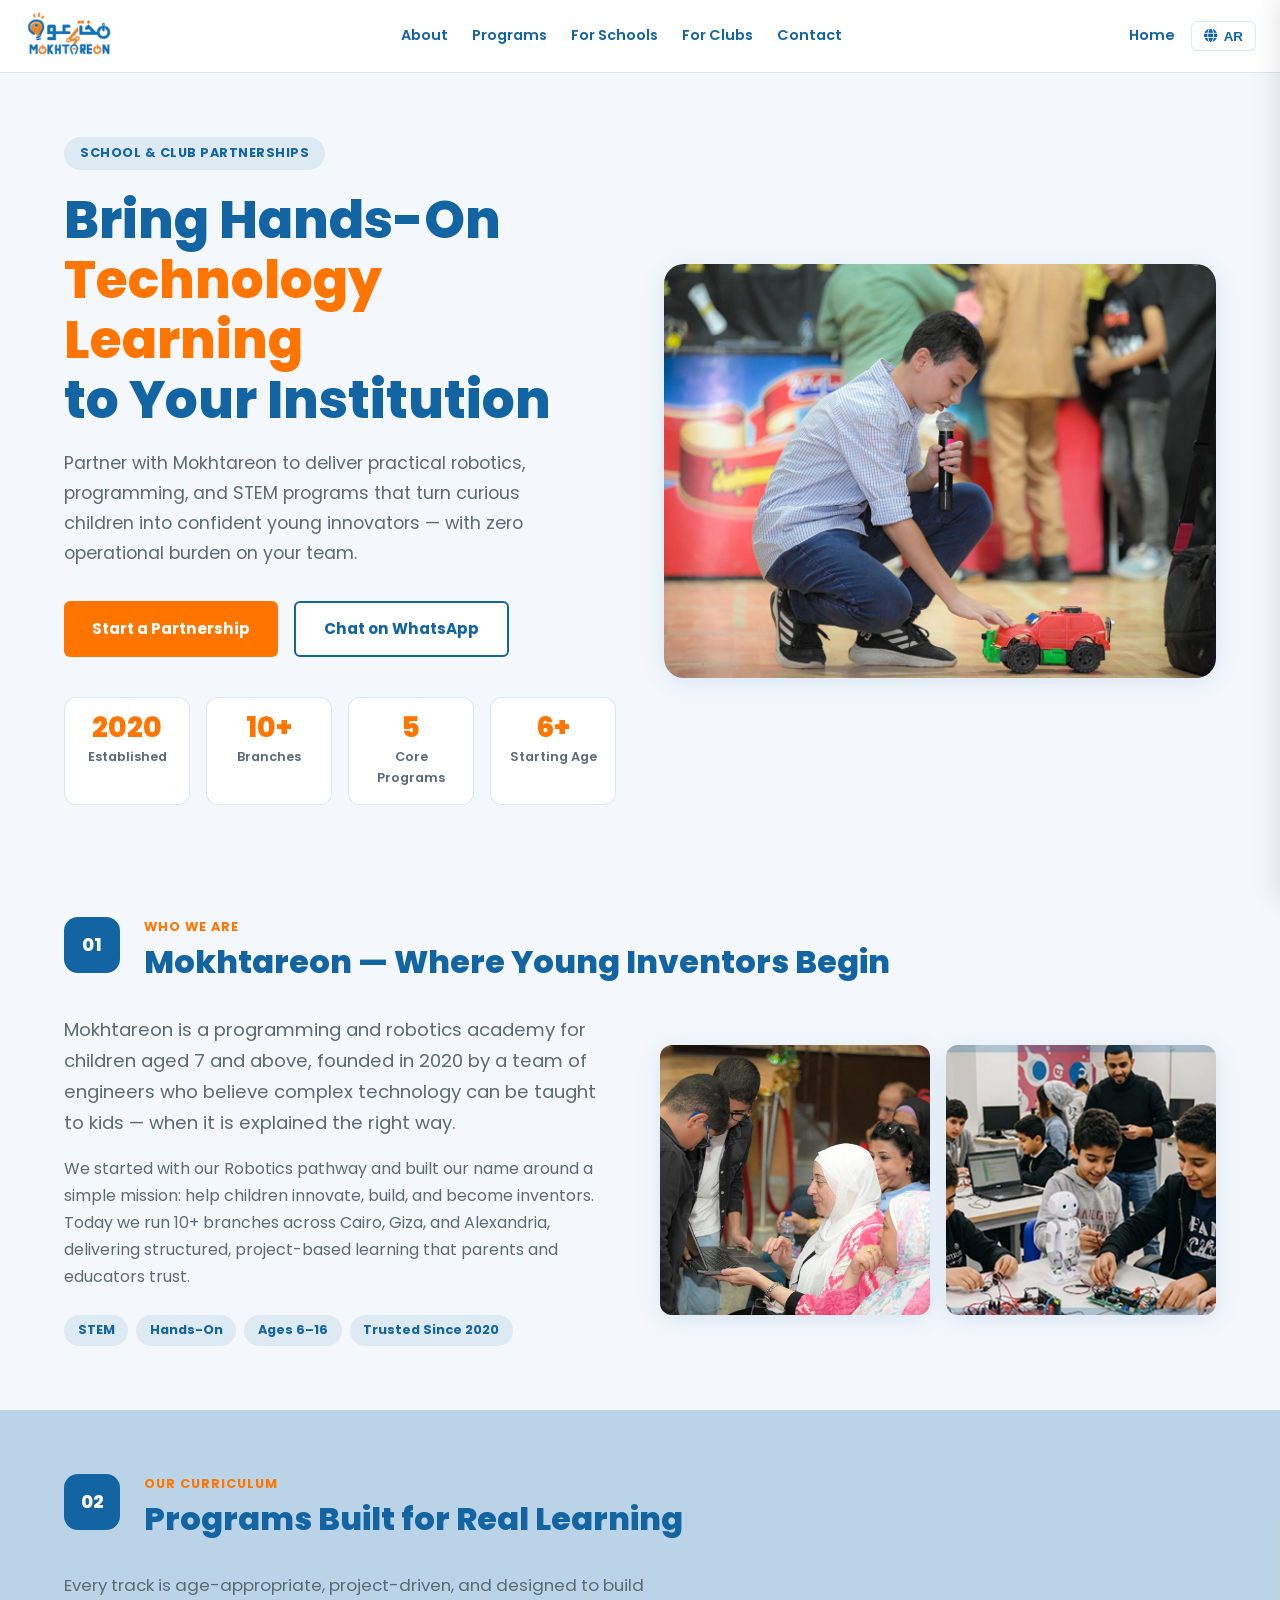
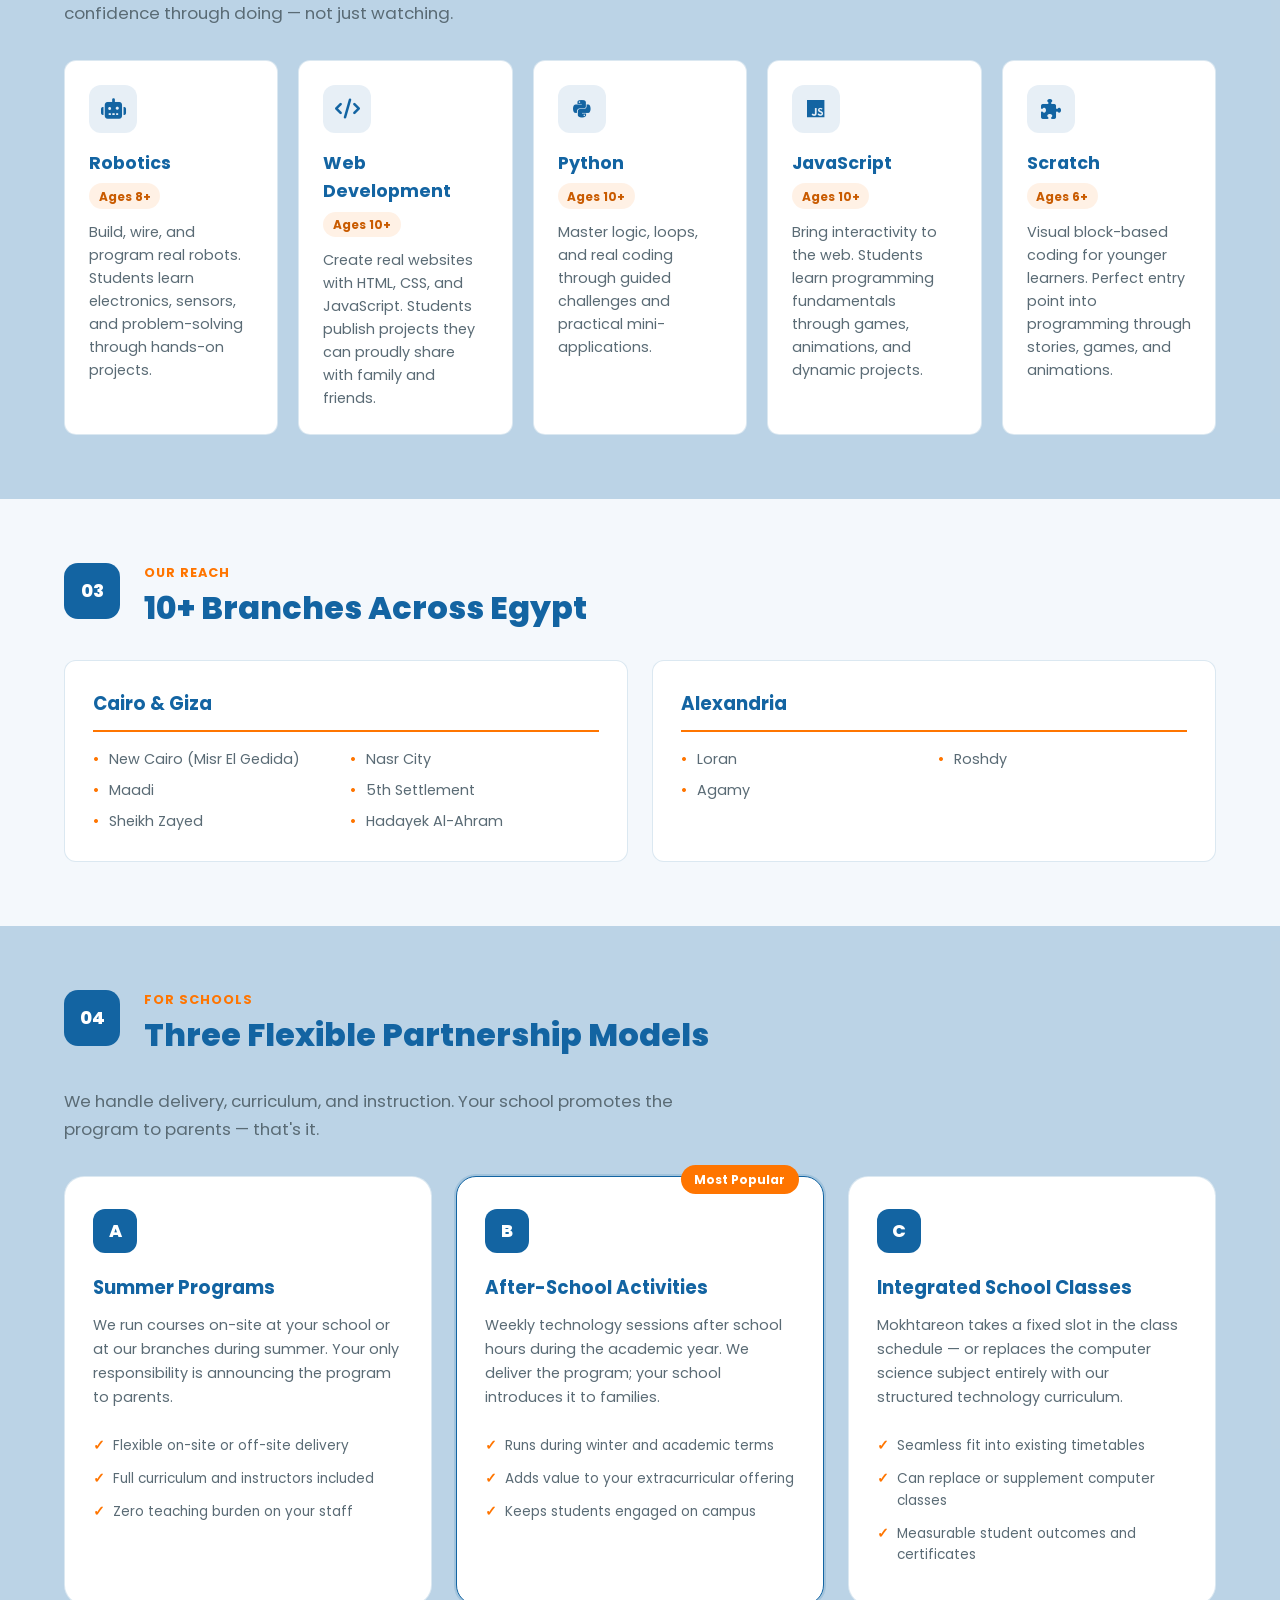
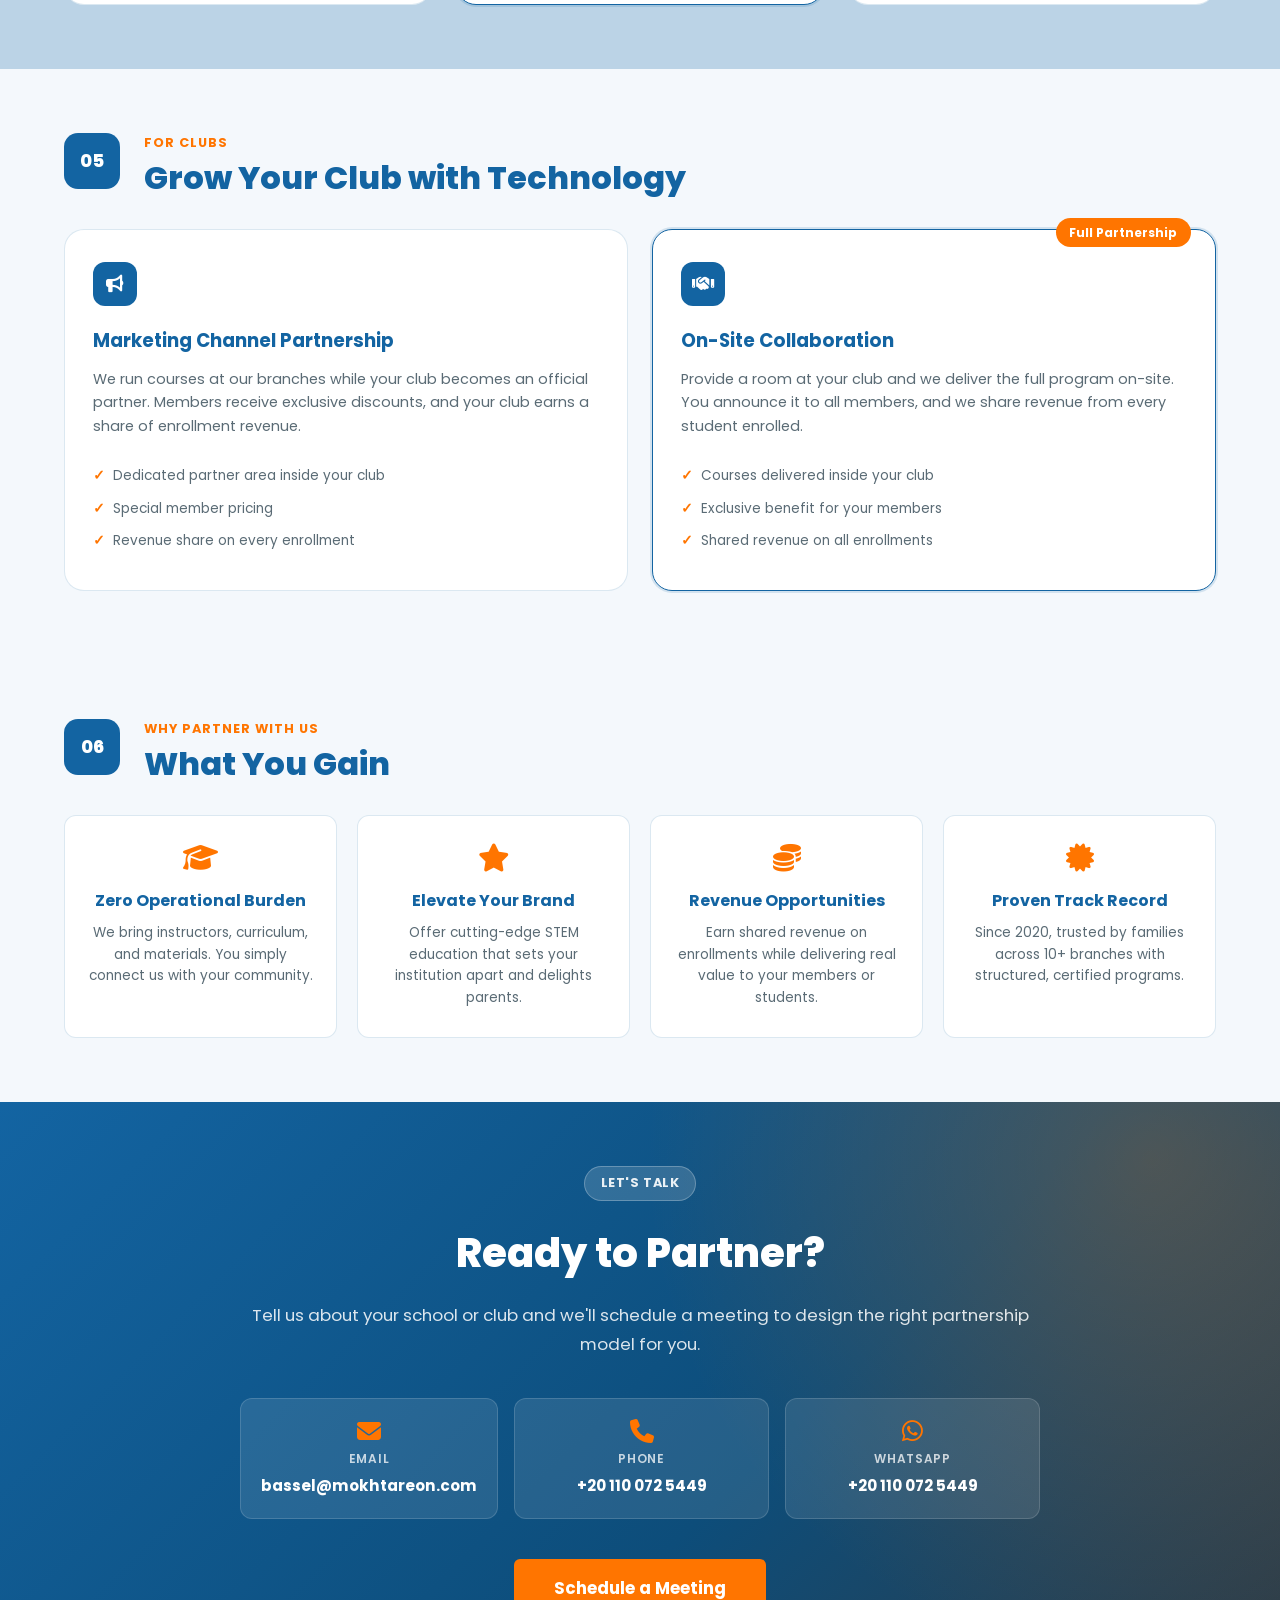
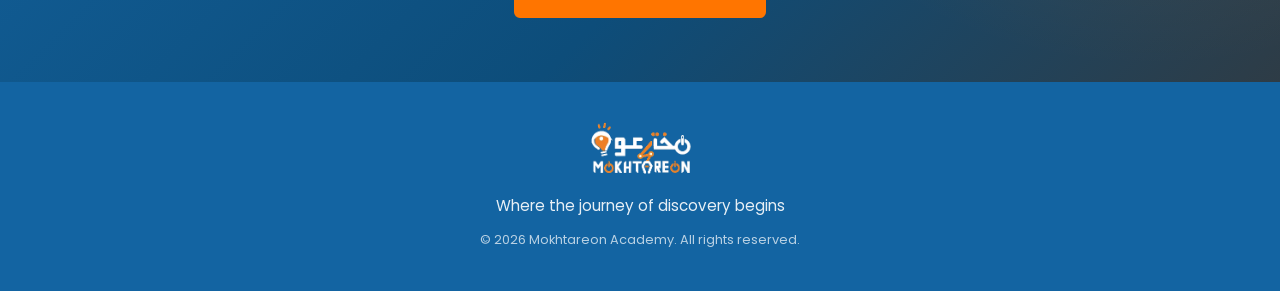
==== commit 9aadd47c: "enahnce" ====
--- a/partnership/index.html
+++ b/partnership/index.html
@@ -115,7 +115,7 @@
         </div>
         <div class="pp-hero__visual">
           <img
-            src="../imgs/hero photo.webp"
+            src="../imgs/car.jpeg"
             alt="Children learning robotics and programming at Mokhtareon" />
         </div>
       </section>
@@ -150,7 +150,7 @@
             </div>
           </div>
           <div class="pp-about__images">
-            <img src="../imgs/image 42.webp" alt="Student project at Mokhtareon" />
+            <img src="../imgs/fef.jpeg" alt="Student graduation moment at Mokhtareon" />
             <img src="../imgs/image 44.webp" alt="Robotics workshop" />
           </div>
         </div>
@@ -344,51 +344,6 @@
               <li data-translate="club_full_b3">Shared revenue on all enrollments</li>
             </ul>
           </article>
-        </div>
-      </section>
-
-      <!-- Partners -->
-      <section class="pp-section pp-section--tint">
-        <div class="pp-section__head pp-section__head--center">
-          <div>
-            <span class="pp-section__label" data-translate="partners_label">Trusted By</span>
-            <h2 data-translate="partners_title">Schools &amp; Institutions We Partner With</h2>
-          </div>
-        </div>
-        <p class="pp-section__desc pp-section__desc--center" data-translate="partners_desc">
-          We are proud to collaborate with leading schools and organizations across Egypt.
-        </p>
-        <div class="pp-partners">
-          <div class="pp-partner-logo">
-            <img src="../imgs/partners/image-removebg-preview.webp" alt="Partner institution" />
-          </div>
-          <div class="pp-partner-logo">
-            <img src="../imgs/partners/image-removebg-preview(2).png" alt="Partner institution" />
-          </div>
-          <div class="pp-partner-logo">
-            <img src="../imgs/partners/image-removebg-preview(3).png" alt="Partner institution" />
-          </div>
-          <div class="pp-partner-logo">
-            <img src="../imgs/partners/image-removebg-preview(5).png" alt="Partner institution" />
-          </div>
-          <div class="pp-partner-logo">
-            <img src="../imgs/partners/image.png" alt="Partner institution" />
-          </div>
-          <div class="pp-partner-logo">
-            <img
-              src="../imgs/partners/WhatsApp_Image_2025-05-08_at_17.13.40_6ee52157-removebg-preview.webp"
-              alt="Partner institution" />
-          </div>
-          <div class="pp-partner-logo">
-            <img
-              src="../imgs/partners/WhatsApp_Image_2025-05-08_at_17.15.30_7142a045-removebg-preview.webp"
-              alt="Partner institution" />
-          </div>
-          <div class="pp-partner-logo">
-            <img
-              src="../imgs/partners/WhatsApp_Image_2025-05-08_at_17.17.41_4a03c3c9-removebg-preview (1).webp"
-              alt="Partner institution" />
-          </div>
         </div>
       </section>
 
